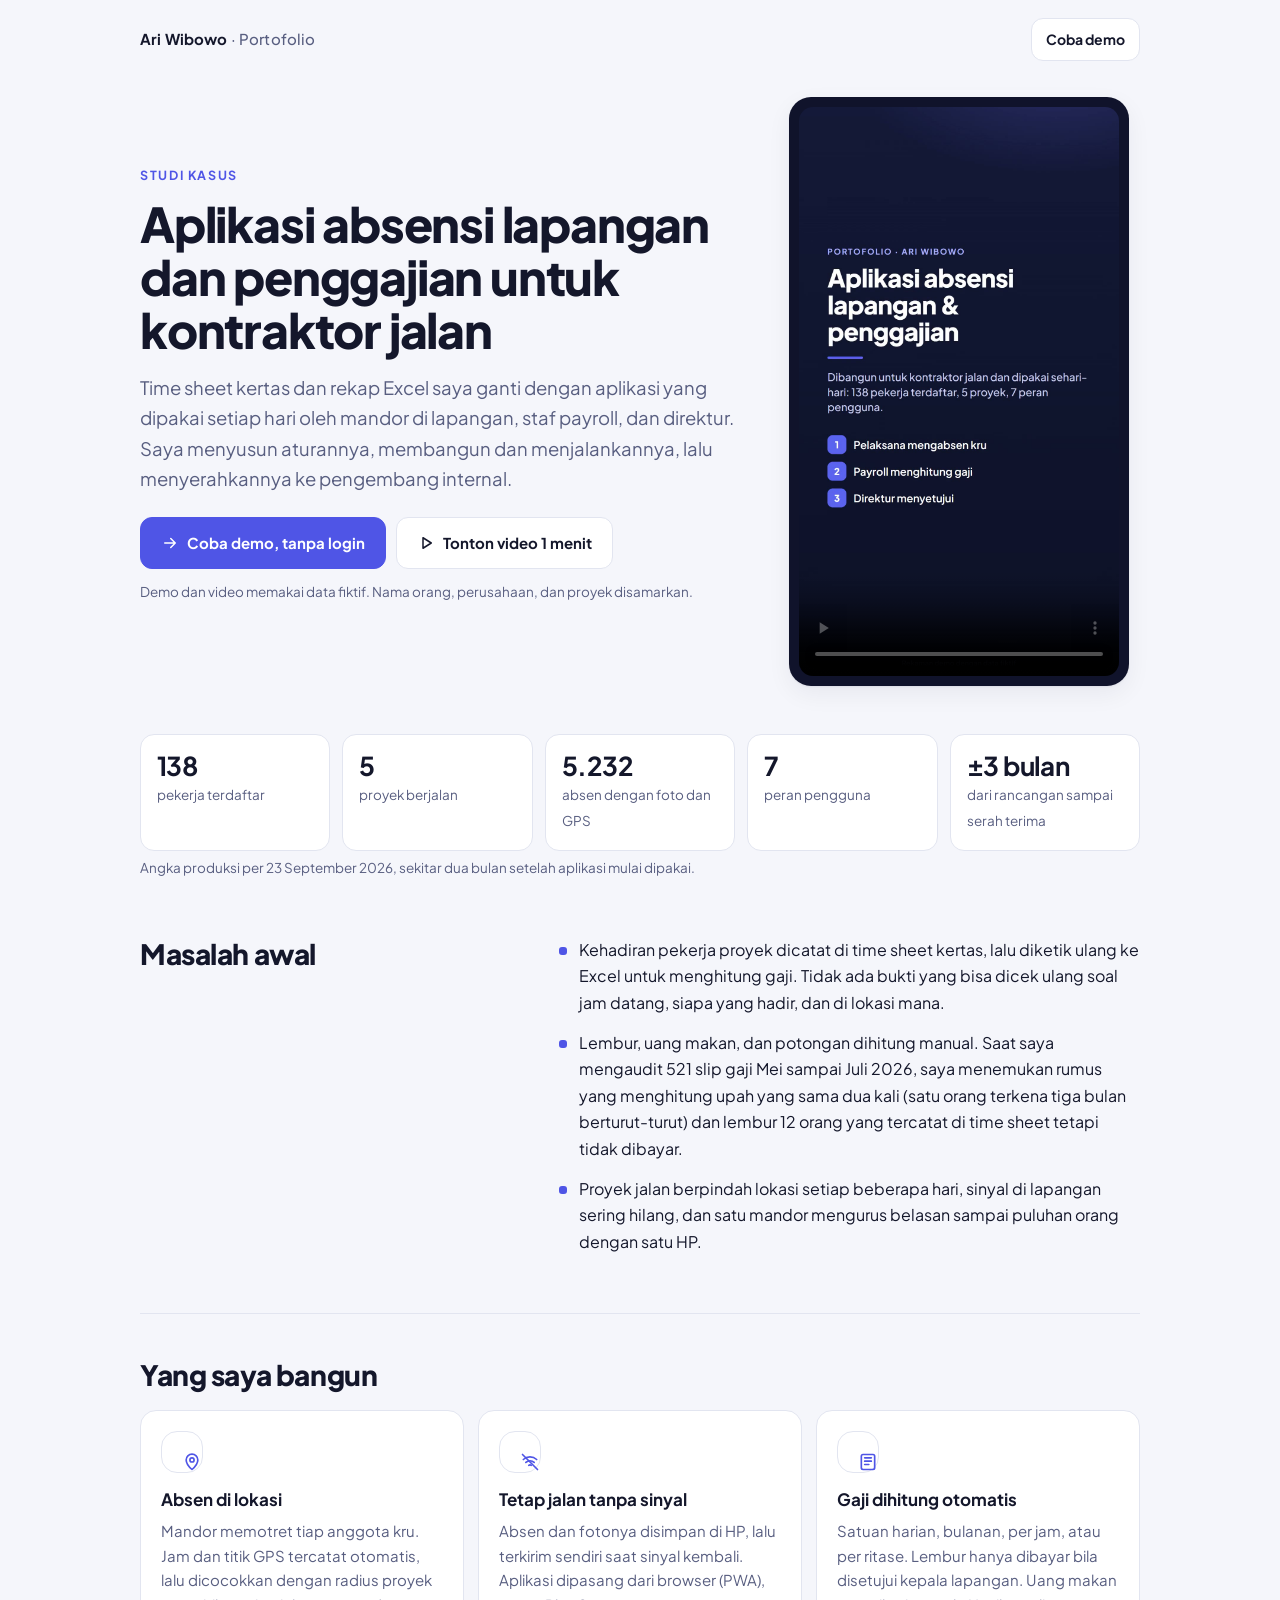
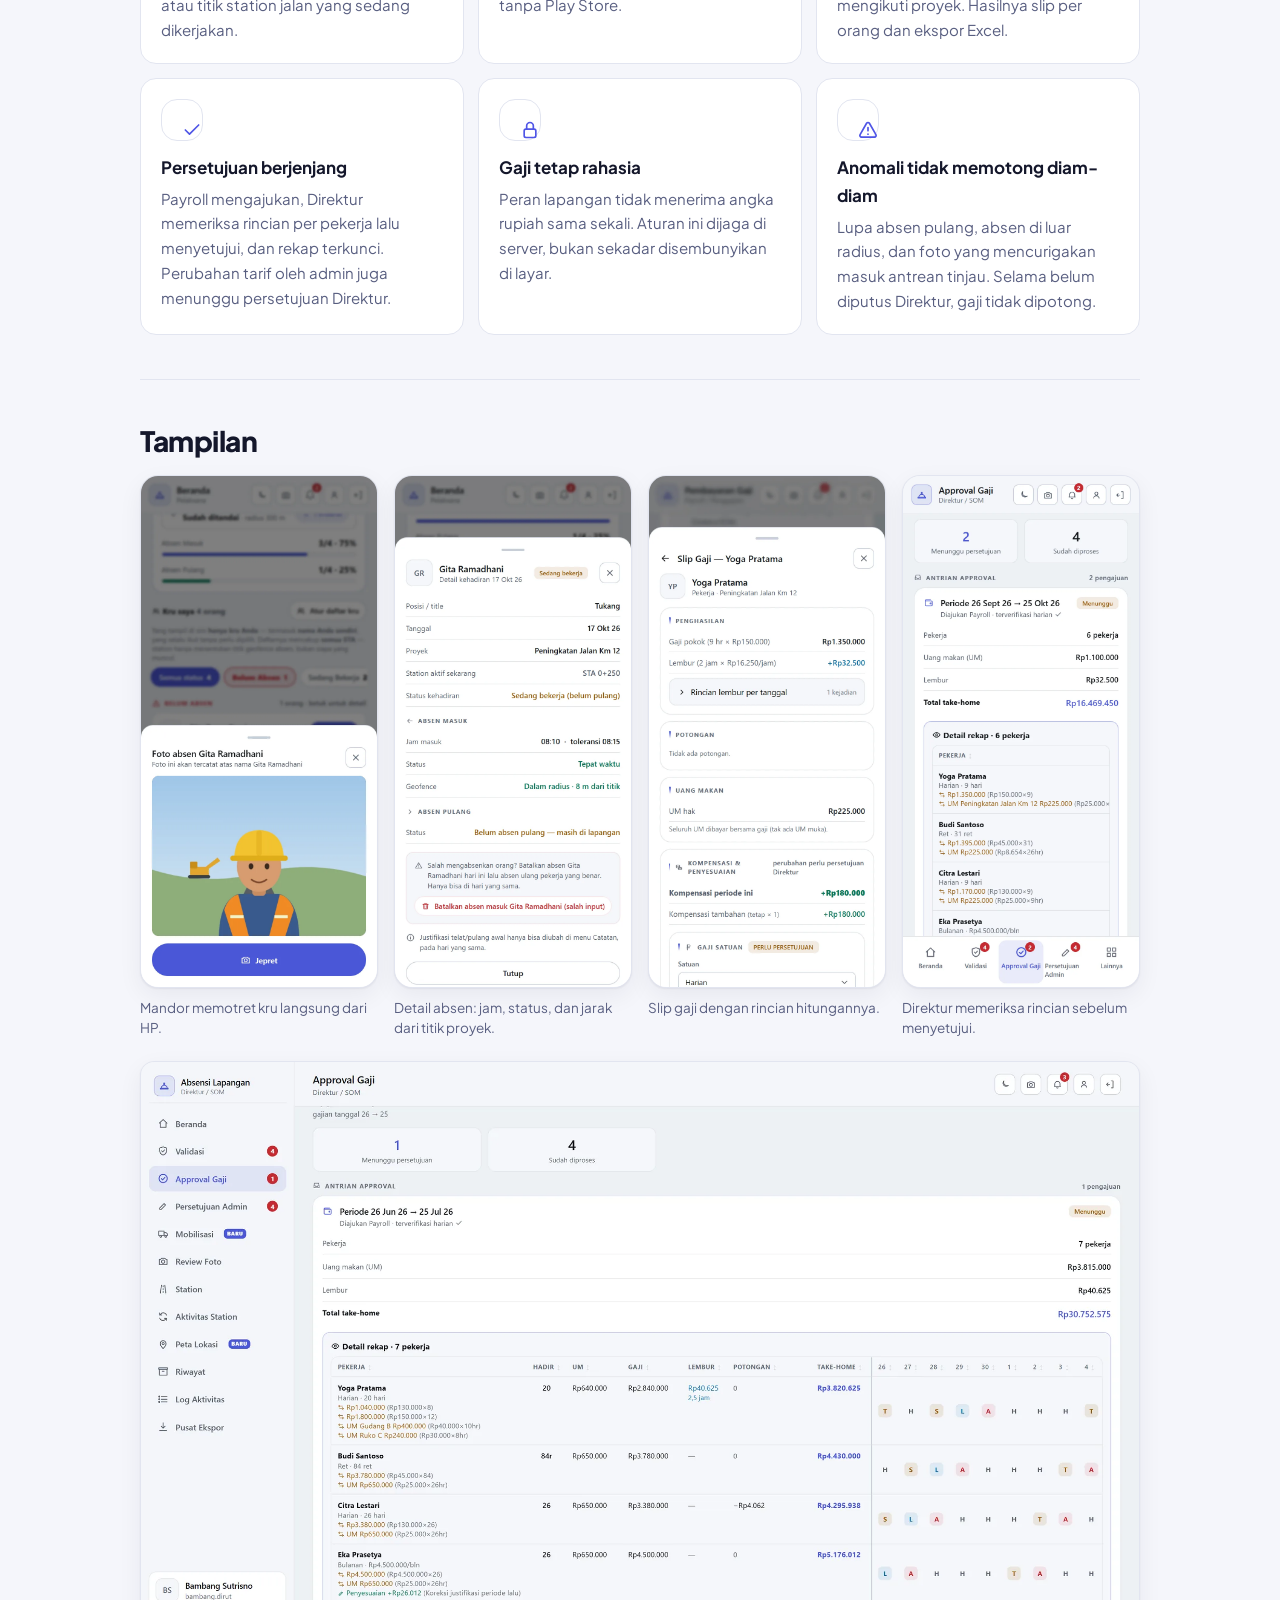
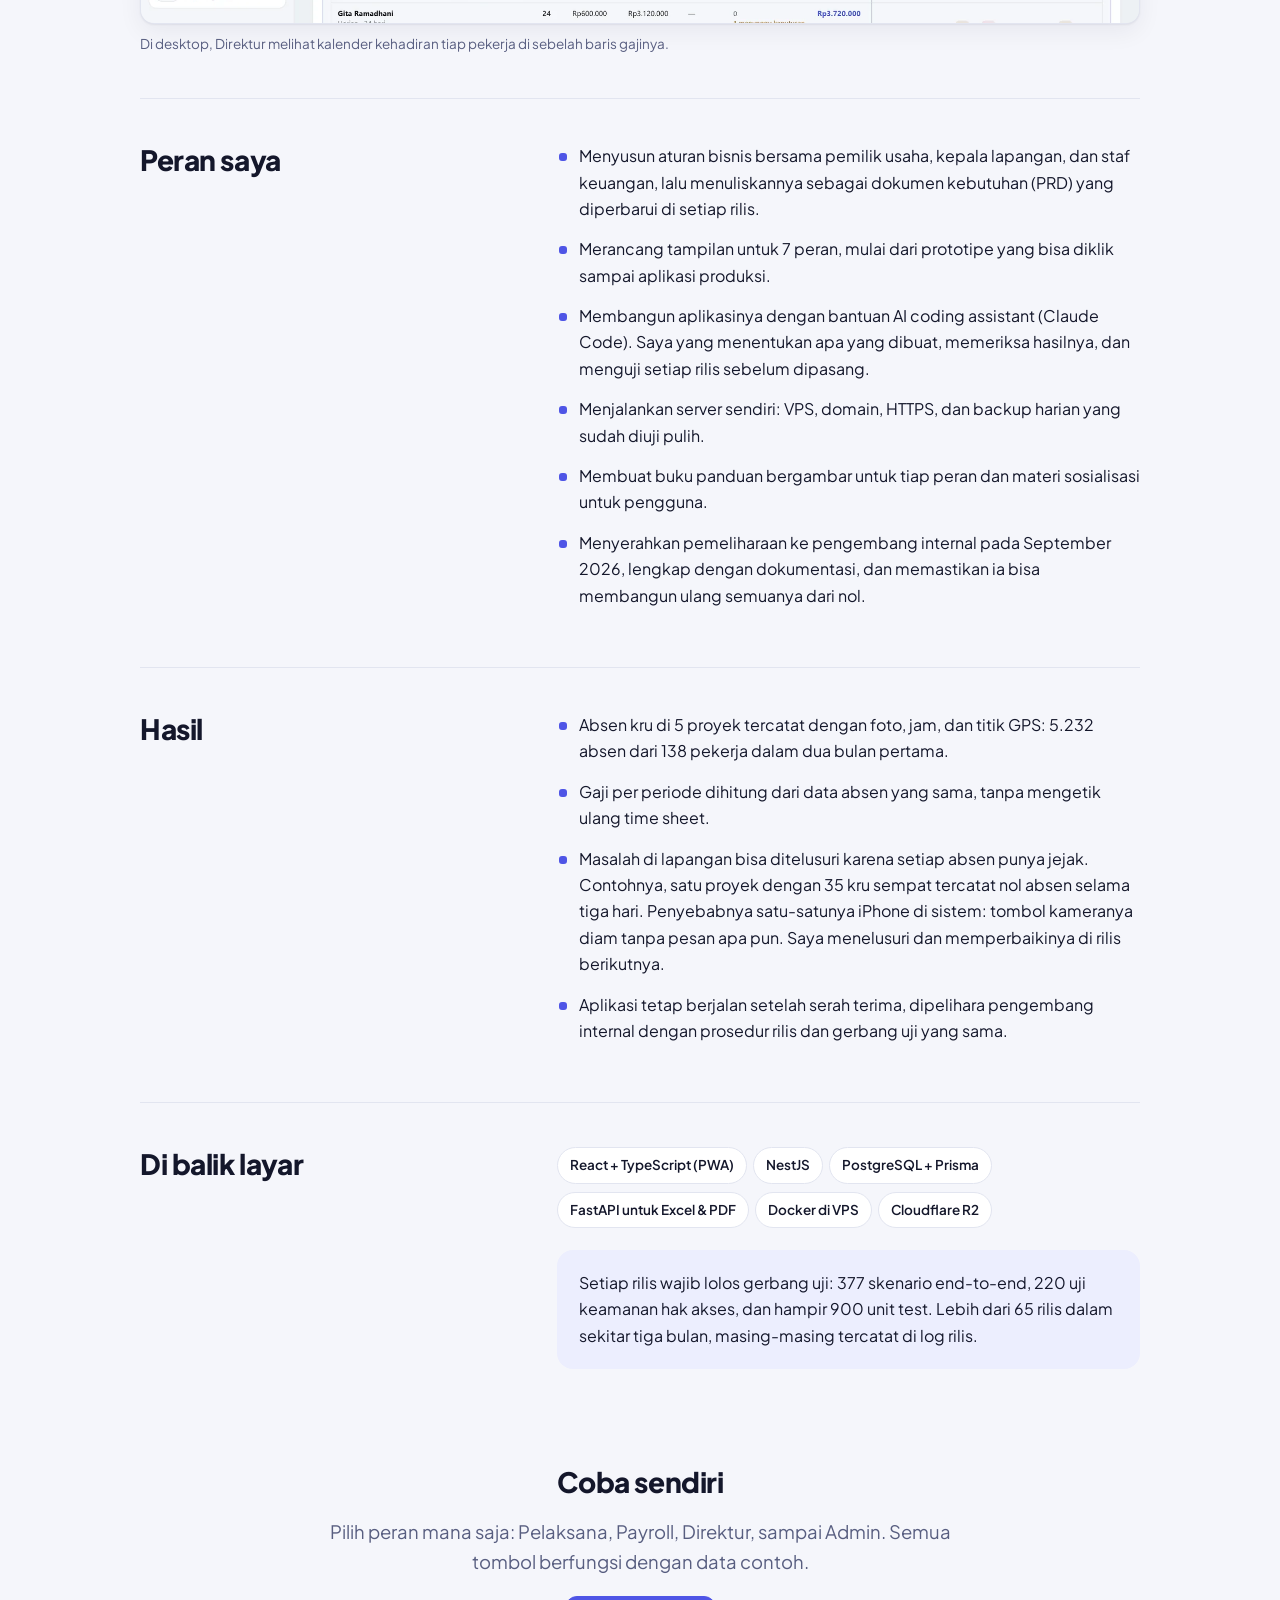
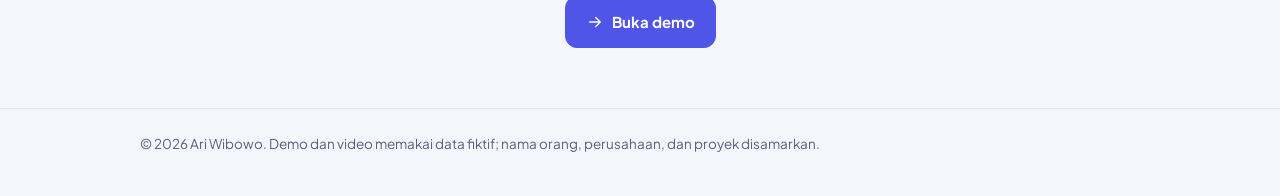
==== index.html @ c7c660ab "Portofolio: studi kasus + demo absensi lapangan (data fiktif) Co-Authored-By: Claude Opus 5.5 <norep" ====
<!doctype html>
<html lang="id">
<head>
<meta charset="utf-8">
<meta name="viewport" content="width=device-width, initial-scale=1">
<title>Absensi Lapangan &amp; Penggajian · Studi kasus Ari Wibowo</title>
<meta name="description" content="Studi kasus: aplikasi absensi lapangan dan penggajian untuk kontraktor jalan. 138 pekerja, 5 proyek, 7 peran pengguna. Ada video 1 menit dan demo tanpa login.">
<meta property="og:type" content="website">
<meta property="og:title" content="Aplikasi absensi lapangan & penggajian · Ari Wibowo">
<meta property="og:description" content="Dari time sheet kertas ke aplikasi yang dipakai harian: 138 pekerja, 5 proyek, 7 peran. Tonton videonya atau coba demonya tanpa login.">
<meta property="og:image" content="https://aribowo07-stack.github.io/img/og.png">
<meta property="og:image:width" content="1200">
<meta property="og:image:height" content="630">
<meta property="og:url" content="https://aribowo07-stack.github.io/">
<meta name="twitter:card" content="summary_large_image">
<meta name="theme-color" content="#4f55e6">
<link rel="icon" href="absensi-demo/favicon.svg" type="image/svg+xml">
<link rel="preconnect" href="https://fonts.googleapis.com">
<link rel="preconnect" href="https://fonts.gstatic.com" crossorigin>
<link href="https://fonts.googleapis.com/css2?family=Plus+Jakarta+Sans:wght@400;500;600;700;800&display=swap" rel="stylesheet">
<style>
:root{
  --bg:#f5f6fb; --card:#ffffff; --text:#14172b; --muted:#585e80; --line:#e2e5f0;
  --brand:#4f55e6; --brand-ink:#ffffff; --brand-weak:#eceefe; --ok:#0f7a4f;
  --shadow:0 1px 2px rgba(20,23,43,.06),0 8px 24px rgba(20,23,43,.06);
}
@media (prefers-color-scheme: dark){
  :root{
    --bg:#0d1024; --card:#151935; --text:#eef0ff; --muted:#a6abcf; --line:#262b52;
    --brand:#8b93ff; --brand-ink:#0d1024; --brand-weak:#1e2350; --ok:#4fd1a0;
    --shadow:0 1px 2px rgba(0,0,0,.3),0 8px 24px rgba(0,0,0,.25);
  }
}
*{box-sizing:border-box}
html{-webkit-text-size-adjust:100%}
body{margin:0;background:var(--bg);color:var(--text);font:16px/1.65 'Plus Jakarta Sans',system-ui,-apple-system,'Segoe UI',sans-serif;-webkit-font-smoothing:antialiased}
a{color:var(--brand)}
.wrap{max-width:1040px;margin:0 auto;padding:0 20px}
header.top{display:flex;align-items:center;justify-content:space-between;padding:18px 0}
.merek{font-weight:700;font-size:15px;letter-spacing:.01em}
.merek span{color:var(--muted);font-weight:500}
.kicker{font-size:12.5px;font-weight:700;letter-spacing:.13em;text-transform:uppercase;color:var(--brand)}
h1{font-size:clamp(30px,6vw,48px);line-height:1.1;letter-spacing:-.025em;margin:12px 0 16px;font-weight:800}
h2{font-size:clamp(22px,4vw,28px);line-height:1.2;letter-spacing:-.015em;margin:0 0 18px;font-weight:800}
h3{font-size:17px;margin:0 0 6px;font-weight:700}
p{margin:0 0 14px}
.lead{font-size:clamp(16.5px,2.3vw,18.5px);color:var(--muted);max-width:640px}
.hero{display:grid;gap:36px;align-items:center;padding:18px 0 40px}
@media (min-width:880px){.hero{grid-template-columns:1.25fr .75fr}}
.tombol{display:flex;flex-wrap:wrap;gap:10px;margin:22px 0 12px}
.btn{display:inline-flex;align-items:center;gap:8px;padding:13px 20px;border-radius:12px;font-weight:700;font-size:15px;text-decoration:none;border:1.5px solid var(--line);color:var(--text);background:var(--card)}
.btn.utama{background:var(--brand);border-color:var(--brand);color:var(--brand-ink)}
.btn svg{width:18px;height:18px}
.catatan{font-size:13.5px;color:var(--muted)}
.video{background:#10132b;border-radius:22px;padding:10px;box-shadow:var(--shadow);max-width:340px;margin:0 auto;width:100%}
.video video{display:block;width:100%;aspect-ratio:9/16;border-radius:14px;background:#10132b}
.angka{display:grid;grid-template-columns:repeat(2,1fr);gap:12px;margin:8px 0 6px}
@media (min-width:720px){.angka{grid-template-columns:repeat(5,1fr)}}
.angka div{background:var(--card);border:1px solid var(--line);border-radius:14px;padding:16px}
.angka b{display:block;font-size:26px;letter-spacing:-.02em;line-height:1.15}
.angka span{font-size:13.5px;color:var(--muted)}
section{padding:44px 0;border-top:1px solid var(--line)}
section:first-of-type{border-top:0}
.dua{display:grid;gap:28px}
@media (min-width:880px){.dua{grid-template-columns:.8fr 1.2fr}}
ul.daftar{margin:0;padding:0;list-style:none}
ul.daftar li{position:relative;padding:0 0 14px 22px}
ul.daftar li::before{content:"";position:absolute;left:2px;top:10px;width:8px;height:8px;border-radius:3px;background:var(--brand)}
.kartu{display:grid;gap:14px}
@media (min-width:640px){.kartu{grid-template-columns:repeat(2,1fr)}}
@media (min-width:960px){.kartu{grid-template-columns:repeat(3,1fr)}}
.kartu div{background:var(--card);border:1px solid var(--line);border-radius:16px;padding:20px}
.kartu p{color:var(--muted);font-size:15px;margin:0}
.ikon{width:36px;height:36px;border-radius:10px;background:var(--brand-weak);color:var(--brand);display:grid;place-items:center;margin-bottom:12px}
.ikon svg{width:20px;height:20px}
.layar{display:grid;grid-template-columns:repeat(2,1fr);gap:16px}
@media (min-width:880px){.layar{grid-template-columns:repeat(4,1fr)}}
figure{margin:0}
figure img{display:block;width:100%;height:auto;border-radius:18px;border:1px solid var(--line);box-shadow:var(--shadow);background:var(--card)}
figcaption{font-size:13.5px;color:var(--muted);margin-top:10px;line-height:1.5}
.lebar{margin-top:22px}
.lebar img{border-radius:14px}
.chip{display:inline-block;padding:6px 12px;border-radius:999px;background:var(--card);border:1px solid var(--line);font-size:13.5px;font-weight:600;margin:0 6px 8px 0}
.kotak{background:var(--brand-weak);border-radius:16px;padding:20px 22px}
.kotak p:last-child{margin:0}
.cta{text-align:center;padding:52px 0 60px}
footer{border-top:1px solid var(--line);padding:24px 0 40px;font-size:13.5px;color:var(--muted)}
</style>
</head>
<body>
<div class="wrap">
  <header class="top">
    <div class="merek">Ari Wibowo <span>· Portofolio</span></div>
    <a class="btn" style="padding:9px 14px;font-size:14px" href="absensi-demo/">Coba demo</a>
  </header>

  <div class="hero">
    <div>
      <div class="kicker">Studi kasus</div>
      <h1>Aplikasi absensi lapangan dan penggajian untuk kontraktor jalan</h1>
      <p class="lead">Time sheet kertas dan rekap Excel saya ganti dengan aplikasi yang dipakai setiap hari oleh mandor di lapangan, staf payroll, dan direktur. Saya menyusun aturannya, membangun dan menjalankannya, lalu menyerahkannya ke pengembang internal.</p>
      <div class="tombol">
        <a class="btn utama" href="absensi-demo/">
          <svg viewBox="0 0 24 24" fill="none" stroke="currentColor" stroke-width="2" stroke-linecap="round" stroke-linejoin="round"><path d="M5 12h14M13 6l6 6-6 6"/></svg>
          Coba demo, tanpa login</a>
        <a class="btn" href="#video">
          <svg viewBox="0 0 24 24" fill="none" stroke="currentColor" stroke-width="2" stroke-linecap="round" stroke-linejoin="round"><path d="M8 5v14l11-7z"/></svg>
          Tonton video 1 menit</a>
      </div>
      <p class="catatan">Demo dan video memakai data fiktif. Nama orang, perusahaan, dan proyek disamarkan.</p>
    </div>
    <div class="video" id="video">
      <video controls playsinline preload="metadata" poster="video/poster.jpg">
        <source src="video/absensi-demo.mp4" type="video/mp4">
      </video>
    </div>
  </div>

  <div class="angka">
    <div><b>138</b><span>pekerja terdaftar</span></div>
    <div><b>5</b><span>proyek berjalan</span></div>
    <div><b>5.232</b><span>absen dengan foto dan GPS</span></div>
    <div><b>7</b><span>peran pengguna</span></div>
    <div><b>±3 bulan</b><span>dari rancangan sampai serah terima</span></div>
  </div>
  <p class="catatan">Angka produksi per 23 September 2026, sekitar dua bulan setelah aplikasi mulai dipakai.</p>

  <section>
    <div class="dua">
      <h2>Masalah awal</h2>
      <ul class="daftar">
        <li>Kehadiran pekerja proyek dicatat di time sheet kertas, lalu diketik ulang ke Excel untuk menghitung gaji. Tidak ada bukti yang bisa dicek ulang soal jam datang, siapa yang hadir, dan di lokasi mana.</li>
        <li>Lembur, uang makan, dan potongan dihitung manual. Saat saya mengaudit 521 slip gaji Mei sampai Juli 2026, saya menemukan rumus yang menghitung upah yang sama dua kali (satu orang terkena tiga bulan berturut-turut) dan lembur 12 orang yang tercatat di time sheet tetapi tidak dibayar.</li>
        <li>Proyek jalan berpindah lokasi setiap beberapa hari, sinyal di lapangan sering hilang, dan satu mandor mengurus belasan sampai puluhan orang dengan satu HP.</li>
      </ul>
    </div>
  </section>

  <section>
    <h2>Yang saya bangun</h2>
    <div class="kartu">
      <div>
        <div class="ikon"><svg viewBox="0 0 24 24" fill="none" stroke="currentColor" stroke-width="2" stroke-linecap="round" stroke-linejoin="round"><path d="M12 21s-7-6.2-7-11.5A7 7 0 0 1 19 9.5C19 14.8 12 21 12 21z"/><circle cx="12" cy="9.5" r="2.5"/></svg></div>
        <h3>Absen di lokasi</h3>
        <p>Mandor memotret tiap anggota kru. Jam dan titik GPS tercatat otomatis, lalu dicocokkan dengan radius proyek atau titik station jalan yang sedang dikerjakan.</p>
      </div>
      <div>
        <div class="ikon"><svg viewBox="0 0 24 24" fill="none" stroke="currentColor" stroke-width="2" stroke-linecap="round" stroke-linejoin="round"><path d="M4 9a12 12 0 0 1 16 0M7 12.5a7.5 7.5 0 0 1 10 0M10.5 16a2.5 2.5 0 0 1 3 0"/><path d="M3 3l18 18"/></svg></div>
        <h3>Tetap jalan tanpa sinyal</h3>
        <p>Absen dan fotonya disimpan di HP, lalu terkirim sendiri saat sinyal kembali. Aplikasi dipasang dari browser (PWA), tanpa Play Store.</p>
      </div>
      <div>
        <div class="ikon"><svg viewBox="0 0 24 24" fill="none" stroke="currentColor" stroke-width="2" stroke-linecap="round" stroke-linejoin="round"><rect x="4" y="3" width="16" height="18" rx="2"/><path d="M8 7h8M8 11h8M8 15h5"/></svg></div>
        <h3>Gaji dihitung otomatis</h3>
        <p>Satuan harian, bulanan, per jam, atau per ritase. Lembur hanya dibayar bila disetujui kepala lapangan. Uang makan mengikuti proyek. Hasilnya slip per orang dan ekspor Excel.</p>
      </div>
      <div>
        <div class="ikon"><svg viewBox="0 0 24 24" fill="none" stroke="currentColor" stroke-width="2" stroke-linecap="round" stroke-linejoin="round"><path d="M20 6L9 17l-5-5"/></svg></div>
        <h3>Persetujuan berjenjang</h3>
        <p>Payroll mengajukan, Direktur memeriksa rincian per pekerja lalu menyetujui, dan rekap terkunci. Perubahan tarif oleh admin juga menunggu persetujuan Direktur.</p>
      </div>
      <div>
        <div class="ikon"><svg viewBox="0 0 24 24" fill="none" stroke="currentColor" stroke-width="2" stroke-linecap="round" stroke-linejoin="round"><rect x="5" y="11" width="14" height="10" rx="2"/><path d="M8 11V7a4 4 0 0 1 8 0v4"/></svg></div>
        <h3>Gaji tetap rahasia</h3>
        <p>Peran lapangan tidak menerima angka rupiah sama sekali. Aturan ini dijaga di server, bukan sekadar disembunyikan di layar.</p>
      </div>
      <div>
        <div class="ikon"><svg viewBox="0 0 24 24" fill="none" stroke="currentColor" stroke-width="2" stroke-linecap="round" stroke-linejoin="round"><path d="M12 9v4M12 17h.01"/><path d="M10.3 3.9L2.5 17.5A2 2 0 0 0 4.2 20.5h15.6a2 2 0 0 0 1.7-3L13.7 3.9a2 2 0 0 0-3.4 0z"/></svg></div>
        <h3>Anomali tidak memotong diam-diam</h3>
        <p>Lupa absen pulang, absen di luar radius, dan foto yang mencurigakan masuk antrean tinjau. Selama belum diputus Direktur, gaji tidak dipotong.</p>
      </div>
    </div>
  </section>

  <section>
    <h2>Tampilan</h2>
    <div class="layar">
      <figure><img src="img/kamera.webp" width="390" height="844" loading="lazy" alt="Layar kamera absen di HP mandor"><figcaption>Mandor memotret kru langsung dari HP.</figcaption></figure>
      <figure><img src="img/detail-absen.webp" width="390" height="844" loading="lazy" alt="Detail absen: jam masuk, status tepat waktu, jarak dari titik proyek"><figcaption>Detail absen: jam, status, dan jarak dari titik proyek.</figcaption></figure>
      <figure><img src="img/slip.webp" width="390" height="844" loading="lazy" alt="Slip gaji dengan rincian gaji pokok, lembur, dan uang makan"><figcaption>Slip gaji dengan rincian hitungannya.</figcaption></figure>
      <figure><img src="img/approval.webp" width="390" height="844" loading="lazy" alt="Direktur memeriksa rincian gaji per pekerja sebelum menyetujui"><figcaption>Direktur memeriksa rincian sebelum menyetujui.</figcaption></figure>
    </div>
    <figure class="lebar"><img src="img/desktop-approval.webp" width="1920" height="1080" loading="lazy" alt="Tampilan desktop persetujuan gaji dengan kalender kehadiran di sebelah baris gaji"><figcaption>Di desktop, Direktur melihat kalender kehadiran tiap pekerja di sebelah baris gajinya.</figcaption></figure>
  </section>

  <section>
    <div class="dua">
      <h2>Peran saya</h2>
      <div>
        <ul class="daftar">
          <li>Menyusun aturan bisnis bersama pemilik usaha, kepala lapangan, dan staf keuangan, lalu menuliskannya sebagai dokumen kebutuhan (PRD) yang diperbarui di setiap rilis.</li>
          <li>Merancang tampilan untuk 7 peran, mulai dari prototipe yang bisa diklik sampai aplikasi produksi.</li>
          <li>Membangun aplikasinya dengan bantuan AI coding assistant (Claude Code). Saya yang menentukan apa yang dibuat, memeriksa hasilnya, dan menguji setiap rilis sebelum dipasang.</li>
          <li>Menjalankan server sendiri: VPS, domain, HTTPS, dan backup harian yang sudah diuji pulih.</li>
          <li>Membuat buku panduan bergambar untuk tiap peran dan materi sosialisasi untuk pengguna.</li>
          <li>Menyerahkan pemeliharaan ke pengembang internal pada September 2026, lengkap dengan dokumentasi, dan memastikan ia bisa membangun ulang semuanya dari nol.</li>
        </ul>
      </div>
    </div>
  </section>

  <section>
    <div class="dua">
      <h2>Hasil</h2>
      <div>
        <ul class="daftar">
          <li>Absen kru di 5 proyek tercatat dengan foto, jam, dan titik GPS: 5.232 absen dari 138 pekerja dalam dua bulan pertama.</li>
          <li>Gaji per periode dihitung dari data absen yang sama, tanpa mengetik ulang time sheet.</li>
          <li>Masalah di lapangan bisa ditelusuri karena setiap absen punya jejak. Contohnya, satu proyek dengan 35 kru sempat tercatat nol absen selama tiga hari. Penyebabnya satu-satunya iPhone di sistem: tombol kameranya diam tanpa pesan apa pun. Saya menelusuri dan memperbaikinya di rilis berikutnya.</li>
          <li>Aplikasi tetap berjalan setelah serah terima, dipelihara pengembang internal dengan prosedur rilis dan gerbang uji yang sama.</li>
        </ul>
      </div>
    </div>
  </section>

  <section>
    <div class="dua">
      <h2>Di balik layar</h2>
      <div>
        <p>
          <span class="chip">React + TypeScript (PWA)</span><span class="chip">NestJS</span><span class="chip">PostgreSQL + Prisma</span><span class="chip">FastAPI untuk Excel &amp; PDF</span><span class="chip">Docker di VPS</span><span class="chip">Cloudflare R2</span>
        </p>
        <div class="kotak">
          <p>Setiap rilis wajib lolos gerbang uji: 377 skenario end-to-end, 220 uji keamanan hak akses, dan hampir 900 unit test. Lebih dari 65 rilis dalam sekitar tiga bulan, masing-masing tercatat di log rilis.</p>
        </div>
      </div>
    </div>
  </section>

  <div class="cta">
    <h2>Coba sendiri</h2>
    <p class="lead" style="margin:0 auto 18px">Pilih peran mana saja: Pelaksana, Payroll, Direktur, sampai Admin. Semua tombol berfungsi dengan data contoh.</p>
    <a class="btn utama" href="absensi-demo/">
      <svg viewBox="0 0 24 24" fill="none" stroke="currentColor" stroke-width="2" stroke-linecap="round" stroke-linejoin="round"><path d="M5 12h14M13 6l6 6-6 6"/></svg>
      Buka demo</a>
  </div>
</div>
<footer>
  <div class="wrap">© 2026 Ari Wibowo. Demo dan video memakai data fiktif; nama orang, perusahaan, dan proyek disamarkan.</div>
</footer>
</body>
</html>
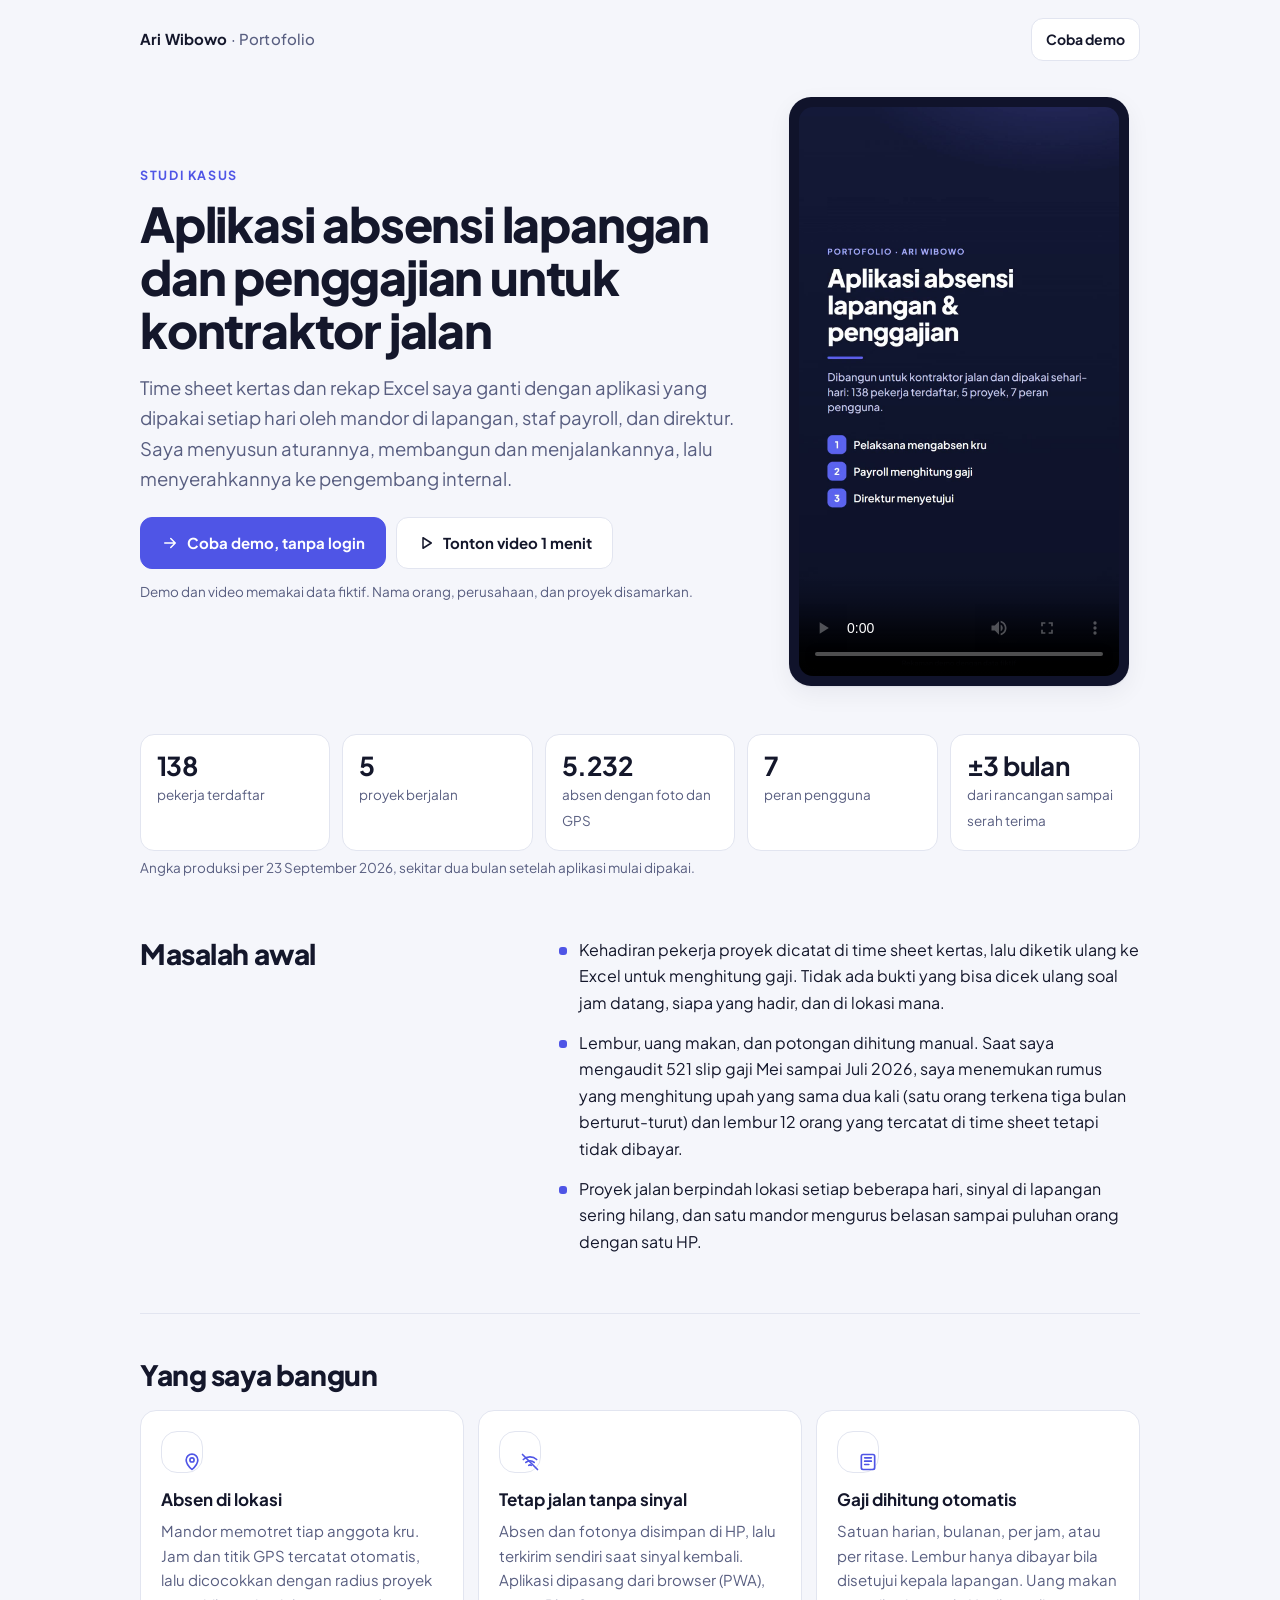
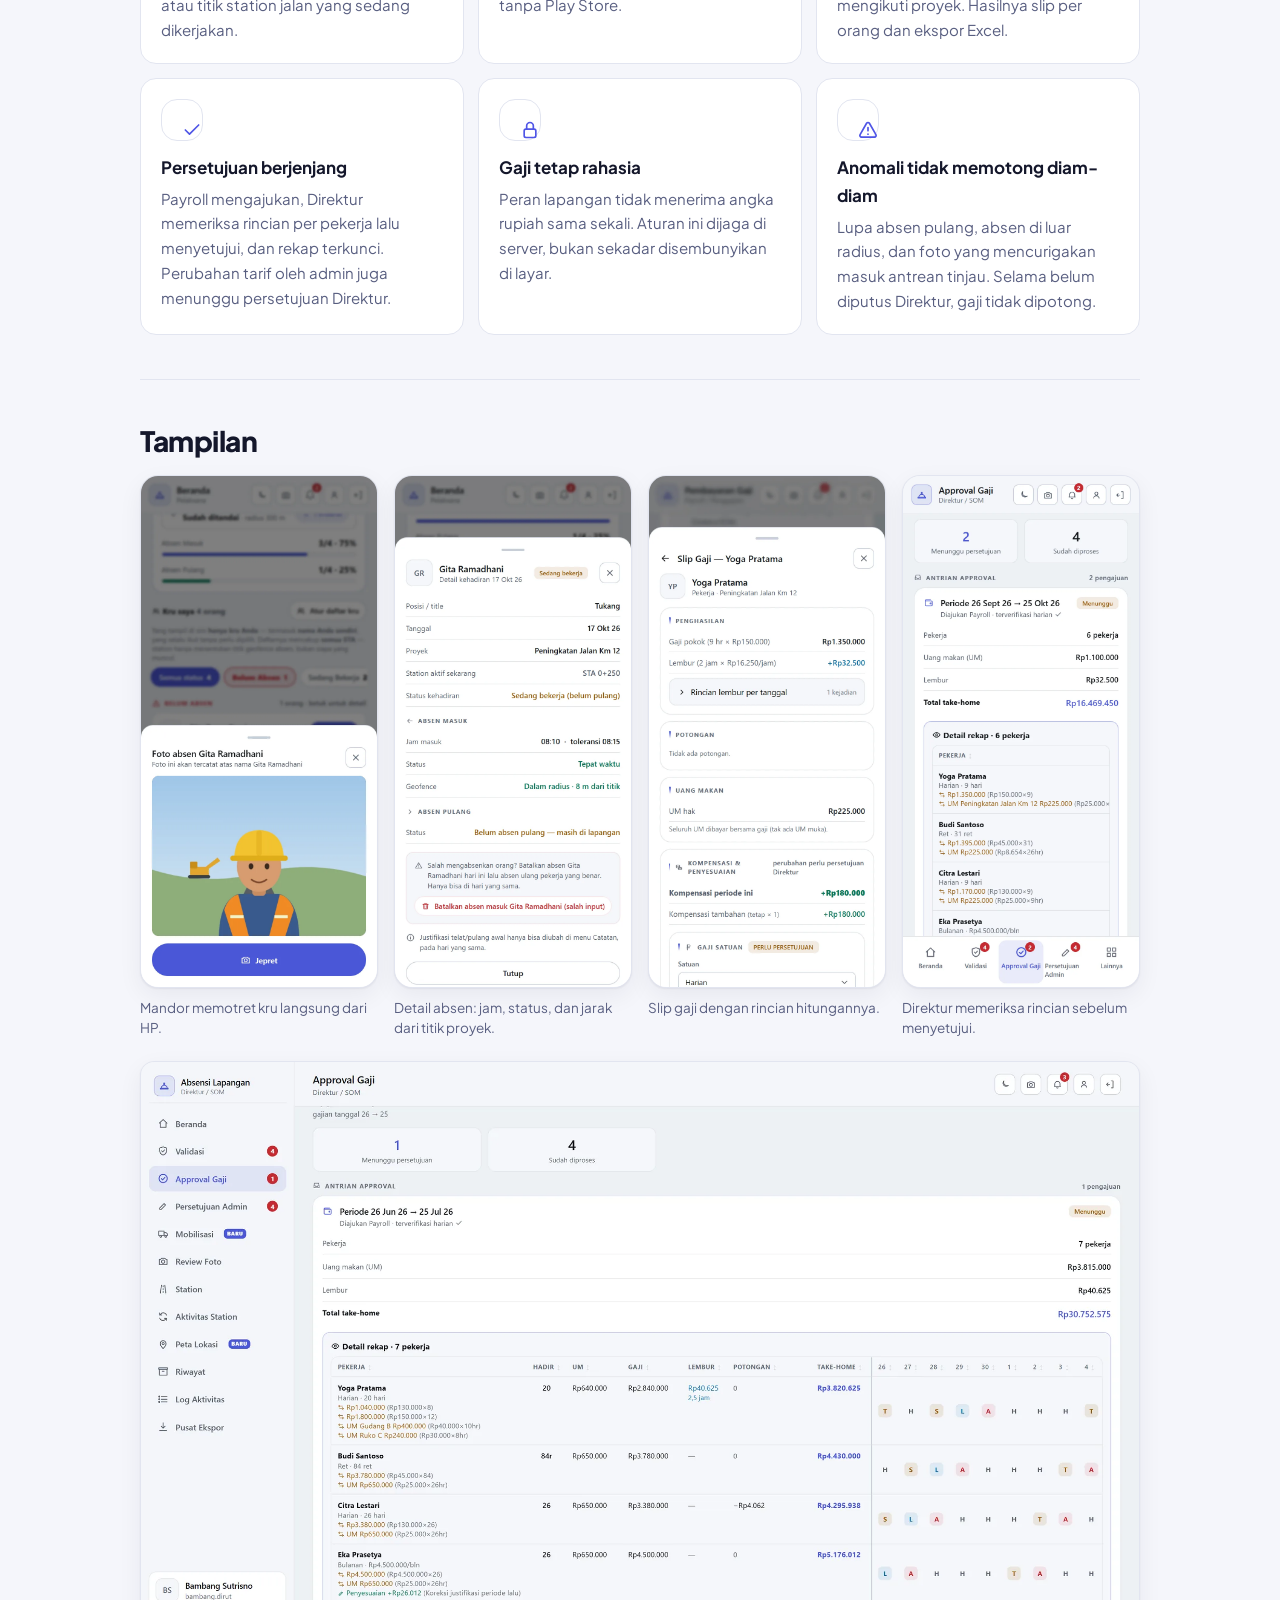
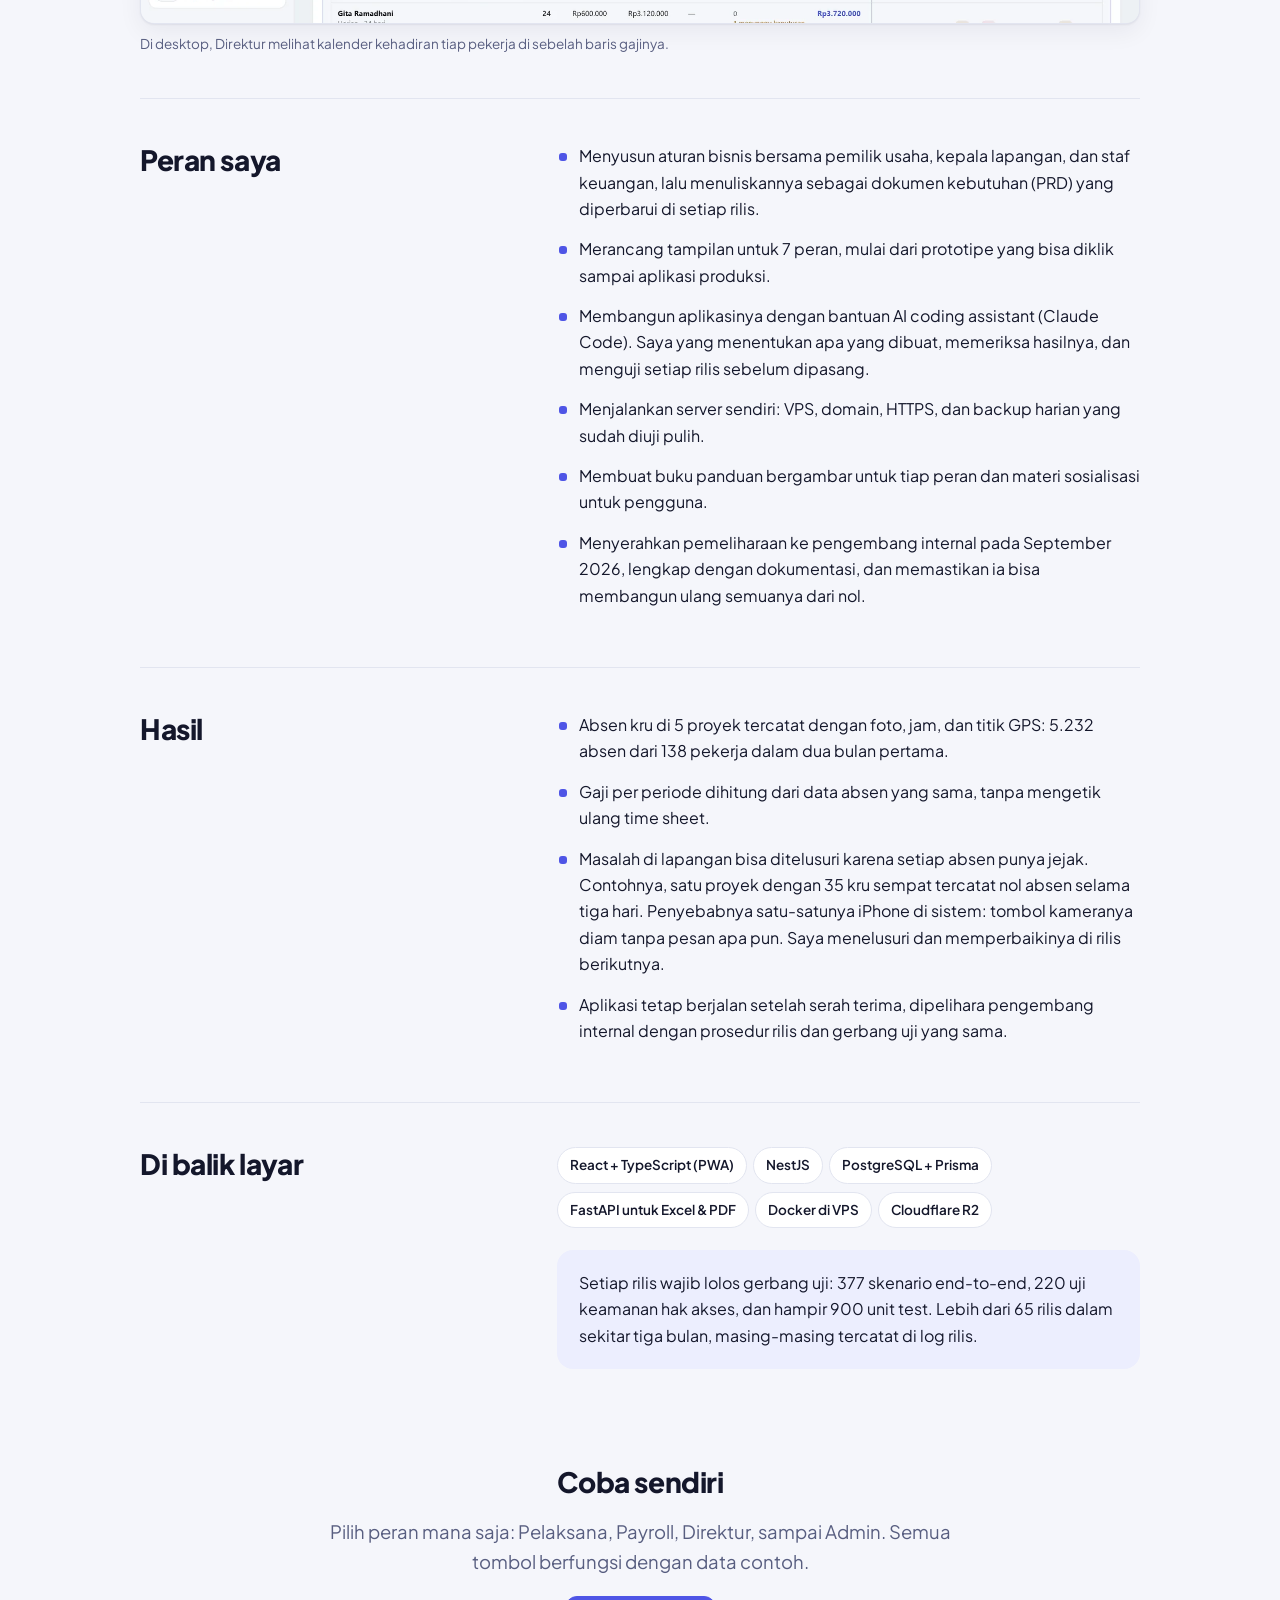
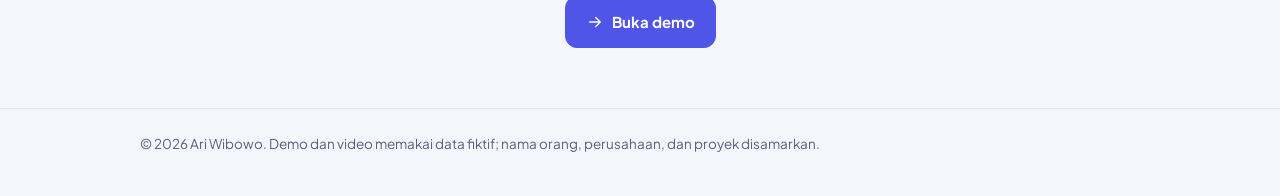
==== commit b56a8a01: "Studi kasus: selalu tema putih (tanpa mode gelap) Co-Authored-By: Claude Opus 5.5 <noreply@anthropic" ====
--- a/index.html
+++ b/index.html
@@ -13,7 +13,8 @@
 <meta property="og:image:height" content="630">
 <meta property="og:url" content="https://aribowo07-stack.github.io/">
 <meta name="twitter:card" content="summary_large_image">
-<meta name="theme-color" content="#4f55e6">
+<meta name="theme-color" content="#ffffff">
+<meta name="color-scheme" content="light">
 <link rel="icon" href="absensi-demo/favicon.svg" type="image/svg+xml">
 <link rel="preconnect" href="https://fonts.googleapis.com">
 <link rel="preconnect" href="https://fonts.gstatic.com" crossorigin>
@@ -23,13 +24,8 @@
   --bg:#f5f6fb; --card:#ffffff; --text:#14172b; --muted:#585e80; --line:#e2e5f0;
   --brand:#4f55e6; --brand-ink:#ffffff; --brand-weak:#eceefe; --ok:#0f7a4f;
   --shadow:0 1px 2px rgba(20,23,43,.06),0 8px 24px rgba(20,23,43,.06);
-}
-@media (prefers-color-scheme: dark){
-  :root{
-    --bg:#0d1024; --card:#151935; --text:#eef0ff; --muted:#a6abcf; --line:#262b52;
-    --brand:#8b93ff; --brand-ink:#0d1024; --brand-weak:#1e2350; --ok:#4fd1a0;
-    --shadow:0 1px 2px rgba(0,0,0,.3),0 8px 24px rgba(0,0,0,.25);
-  }
+  /* Sengaja selalu putih (permintaan Ari): HP bermode gelap pun melihat versi terang. */
+  color-scheme: light;
 }
 *{box-sizing:border-box}
 html{-webkit-text-size-adjust:100%}
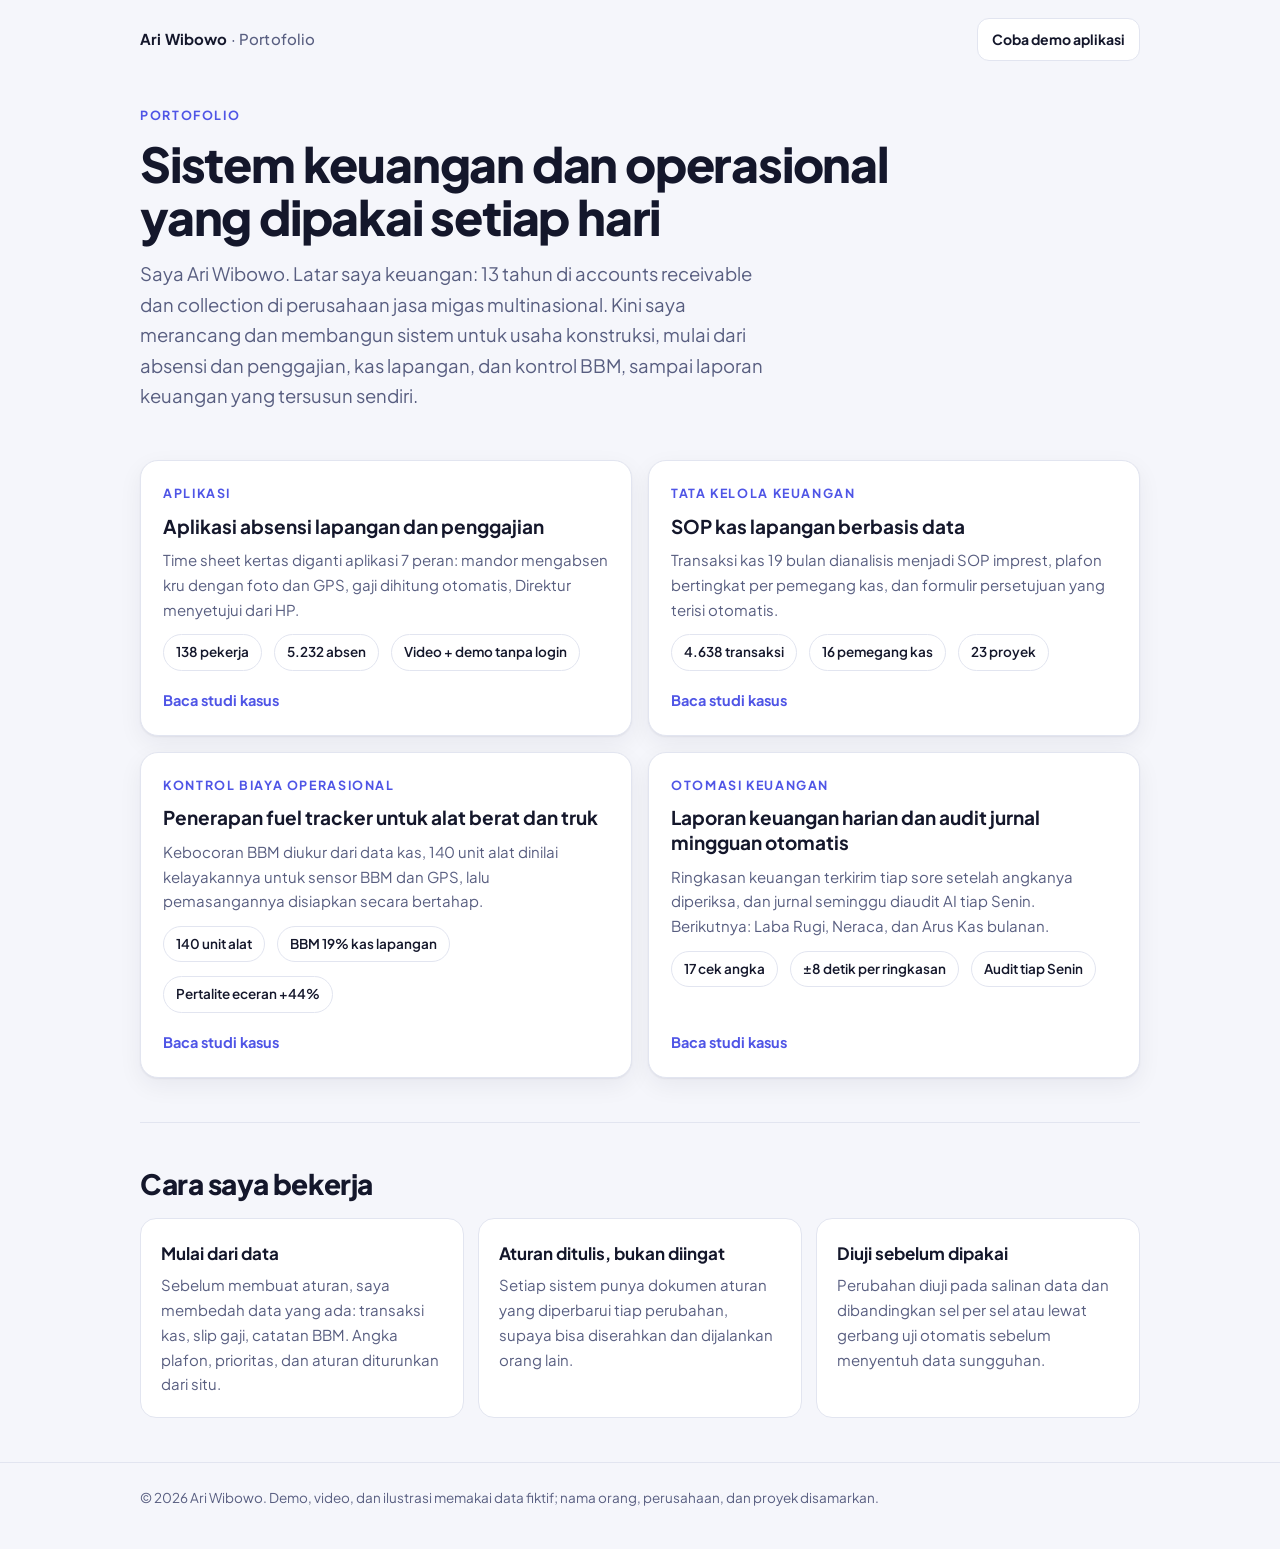
==== commit b9f0d5af: "Portofolio: beranda + 3 studi kasus baru (kas lapangan, fuel tracker, otomasi keuangan); webapp pind" ====
--- a/index.html
+++ b/index.html
@@ -3,236 +3,88 @@
 <head>
 <meta charset="utf-8">
 <meta name="viewport" content="width=device-width, initial-scale=1">
-<title>Absensi Lapangan &amp; Penggajian · Studi kasus Ari Wibowo</title>
-<meta name="description" content="Studi kasus: aplikasi absensi lapangan dan penggajian untuk kontraktor jalan. 138 pekerja, 5 proyek, 7 peran pengguna. Ada video 1 menit dan demo tanpa login.">
+<title>Ari Wibowo · Portofolio</title>
+<meta name="description" content="Portofolio Ari Wibowo: sistem keuangan dan operasional untuk usaha konstruksi. Aplikasi absensi & penggajian, SOP kas lapangan, fuel tracker, dan otomasi laporan keuangan.">
 <meta property="og:type" content="website">
-<meta property="og:title" content="Aplikasi absensi lapangan & penggajian · Ari Wibowo">
-<meta property="og:description" content="Dari time sheet kertas ke aplikasi yang dipakai harian: 138 pekerja, 5 proyek, 7 peran. Tonton videonya atau coba demonya tanpa login.">
-<meta property="og:image" content="https://aribowo07-stack.github.io/img/og.png">
+<meta property="og:title" content="Portofolio Ari Wibowo · 4 studi kasus">
+<meta property="og:description" content="Absensi & penggajian, SOP kas lapangan, fuel tracker, dan otomasi laporan keuangan untuk usaha konstruksi. Ada video dan demo tanpa login.">
+<meta property="og:image" content="https://aribowo07-stack.github.io/img/og-beranda.png">
 <meta property="og:image:width" content="1200">
 <meta property="og:image:height" content="630">
 <meta property="og:url" content="https://aribowo07-stack.github.io/">
 <meta name="twitter:card" content="summary_large_image">
 <meta name="theme-color" content="#ffffff">
 <meta name="color-scheme" content="light">
-<link rel="icon" href="absensi-demo/favicon.svg" type="image/svg+xml">
+<link rel="icon" href="/absensi-demo/favicon.svg" type="image/svg+xml">
 <link rel="preconnect" href="https://fonts.googleapis.com">
 <link rel="preconnect" href="https://fonts.gstatic.com" crossorigin>
 <link href="https://fonts.googleapis.com/css2?family=Plus+Jakarta+Sans:wght@400;500;600;700;800&display=swap" rel="stylesheet">
-<style>
-:root{
-  --bg:#f5f6fb; --card:#ffffff; --text:#14172b; --muted:#585e80; --line:#e2e5f0;
-  --brand:#4f55e6; --brand-ink:#ffffff; --brand-weak:#eceefe; --ok:#0f7a4f;
-  --shadow:0 1px 2px rgba(20,23,43,.06),0 8px 24px rgba(20,23,43,.06);
-  /* Sengaja selalu putih (permintaan Ari): HP bermode gelap pun melihat versi terang. */
-  color-scheme: light;
-}
-*{box-sizing:border-box}
-html{-webkit-text-size-adjust:100%}
-body{margin:0;background:var(--bg);color:var(--text);font:16px/1.65 'Plus Jakarta Sans',system-ui,-apple-system,'Segoe UI',sans-serif;-webkit-font-smoothing:antialiased}
-a{color:var(--brand)}
-.wrap{max-width:1040px;margin:0 auto;padding:0 20px}
-header.top{display:flex;align-items:center;justify-content:space-between;padding:18px 0}
-.merek{font-weight:700;font-size:15px;letter-spacing:.01em}
-.merek span{color:var(--muted);font-weight:500}
-.kicker{font-size:12.5px;font-weight:700;letter-spacing:.13em;text-transform:uppercase;color:var(--brand)}
-h1{font-size:clamp(30px,6vw,48px);line-height:1.1;letter-spacing:-.025em;margin:12px 0 16px;font-weight:800}
-h2{font-size:clamp(22px,4vw,28px);line-height:1.2;letter-spacing:-.015em;margin:0 0 18px;font-weight:800}
-h3{font-size:17px;margin:0 0 6px;font-weight:700}
-p{margin:0 0 14px}
-.lead{font-size:clamp(16.5px,2.3vw,18.5px);color:var(--muted);max-width:640px}
-.hero{display:grid;gap:36px;align-items:center;padding:18px 0 40px}
-@media (min-width:880px){.hero{grid-template-columns:1.25fr .75fr}}
-.tombol{display:flex;flex-wrap:wrap;gap:10px;margin:22px 0 12px}
-.btn{display:inline-flex;align-items:center;gap:8px;padding:13px 20px;border-radius:12px;font-weight:700;font-size:15px;text-decoration:none;border:1.5px solid var(--line);color:var(--text);background:var(--card)}
-.btn.utama{background:var(--brand);border-color:var(--brand);color:var(--brand-ink)}
-.btn svg{width:18px;height:18px}
-.catatan{font-size:13.5px;color:var(--muted)}
-.video{background:#10132b;border-radius:22px;padding:10px;box-shadow:var(--shadow);max-width:340px;margin:0 auto;width:100%}
-.video video{display:block;width:100%;aspect-ratio:9/16;border-radius:14px;background:#10132b}
-.angka{display:grid;grid-template-columns:repeat(2,1fr);gap:12px;margin:8px 0 6px}
-@media (min-width:720px){.angka{grid-template-columns:repeat(5,1fr)}}
-.angka div{background:var(--card);border:1px solid var(--line);border-radius:14px;padding:16px}
-.angka b{display:block;font-size:26px;letter-spacing:-.02em;line-height:1.15}
-.angka span{font-size:13.5px;color:var(--muted)}
-section{padding:44px 0;border-top:1px solid var(--line)}
-section:first-of-type{border-top:0}
-.dua{display:grid;gap:28px}
-@media (min-width:880px){.dua{grid-template-columns:.8fr 1.2fr}}
-ul.daftar{margin:0;padding:0;list-style:none}
-ul.daftar li{position:relative;padding:0 0 14px 22px}
-ul.daftar li::before{content:"";position:absolute;left:2px;top:10px;width:8px;height:8px;border-radius:3px;background:var(--brand)}
-.kartu{display:grid;gap:14px}
-@media (min-width:640px){.kartu{grid-template-columns:repeat(2,1fr)}}
-@media (min-width:960px){.kartu{grid-template-columns:repeat(3,1fr)}}
-.kartu div{background:var(--card);border:1px solid var(--line);border-radius:16px;padding:20px}
-.kartu p{color:var(--muted);font-size:15px;margin:0}
-.ikon{width:36px;height:36px;border-radius:10px;background:var(--brand-weak);color:var(--brand);display:grid;place-items:center;margin-bottom:12px}
-.ikon svg{width:20px;height:20px}
-.layar{display:grid;grid-template-columns:repeat(2,1fr);gap:16px}
-@media (min-width:880px){.layar{grid-template-columns:repeat(4,1fr)}}
-figure{margin:0}
-figure img{display:block;width:100%;height:auto;border-radius:18px;border:1px solid var(--line);box-shadow:var(--shadow);background:var(--card)}
-figcaption{font-size:13.5px;color:var(--muted);margin-top:10px;line-height:1.5}
-.lebar{margin-top:22px}
-.lebar img{border-radius:14px}
-.chip{display:inline-block;padding:6px 12px;border-radius:999px;background:var(--card);border:1px solid var(--line);font-size:13.5px;font-weight:600;margin:0 6px 8px 0}
-.kotak{background:var(--brand-weak);border-radius:16px;padding:20px 22px}
-.kotak p:last-child{margin:0}
-.cta{text-align:center;padding:52px 0 60px}
-footer{border-top:1px solid var(--line);padding:24px 0 40px;font-size:13.5px;color:var(--muted)}
-</style>
+<link rel="stylesheet" href="/gaya.css">
 </head>
 <body>
 <div class="wrap">
   <header class="top">
-    <div class="merek">Ari Wibowo <span>· Portofolio</span></div>
-    <a class="btn" style="padding:9px 14px;font-size:14px" href="absensi-demo/">Coba demo</a>
+    <a class="merek" href="/">Ari Wibowo <span>· Portofolio</span></a>
+    <a class="btn kecil" href="/absensi-demo/">Coba demo aplikasi</a>
   </header>
 
-  <div class="hero">
-    <div>
-      <div class="kicker">Studi kasus</div>
-      <h1>Aplikasi absensi lapangan dan penggajian untuk kontraktor jalan</h1>
-      <p class="lead">Time sheet kertas dan rekap Excel saya ganti dengan aplikasi yang dipakai setiap hari oleh mandor di lapangan, staf payroll, dan direktur. Saya menyusun aturannya, membangun dan menjalankannya, lalu menyerahkannya ke pengembang internal.</p>
-      <div class="tombol">
-        <a class="btn utama" href="absensi-demo/">
-          <svg viewBox="0 0 24 24" fill="none" stroke="currentColor" stroke-width="2" stroke-linecap="round" stroke-linejoin="round"><path d="M5 12h14M13 6l6 6-6 6"/></svg>
-          Coba demo, tanpa login</a>
-        <a class="btn" href="#video">
-          <svg viewBox="0 0 24 24" fill="none" stroke="currentColor" stroke-width="2" stroke-linecap="round" stroke-linejoin="round"><path d="M8 5v14l11-7z"/></svg>
-          Tonton video 1 menit</a>
-      </div>
-      <p class="catatan">Demo dan video memakai data fiktif. Nama orang, perusahaan, dan proyek disamarkan.</p>
-    </div>
-    <div class="video" id="video">
-      <video controls playsinline preload="metadata" poster="video/poster.jpg">
-        <source src="video/absensi-demo.mp4" type="video/mp4">
-      </video>
-    </div>
+  <div style="padding:26px 0 34px">
+    <div class="kicker">Portofolio</div>
+    <h1 style="max-width:820px">Sistem keuangan dan operasional yang dipakai setiap hari</h1>
+    <p class="lead">Saya Ari Wibowo. Latar saya keuangan: 13 tahun di accounts receivable dan collection di perusahaan jasa migas multinasional. Kini saya merancang dan membangun sistem untuk usaha konstruksi, mulai dari absensi dan penggajian, kas lapangan, dan kontrol BBM, sampai laporan keuangan yang tersusun sendiri.</p>
   </div>
 
-  <div class="angka">
-    <div><b>138</b><span>pekerja terdaftar</span></div>
-    <div><b>5</b><span>proyek berjalan</span></div>
-    <div><b>5.232</b><span>absen dengan foto dan GPS</span></div>
-    <div><b>7</b><span>peran pengguna</span></div>
-    <div><b>±3 bulan</b><span>dari rancangan sampai serah terima</span></div>
+  <div class="proyek">
+    <a href="/absensi/">
+      <div class="kicker">Aplikasi</div>
+      <h3>Aplikasi absensi lapangan dan penggajian</h3>
+      <p>Time sheet kertas diganti aplikasi 7 peran: mandor mengabsen kru dengan foto dan GPS, gaji dihitung otomatis, Direktur menyetujui dari HP.</p>
+      <div class="poin"><span class="chip">138 pekerja</span><span class="chip">5.232 absen</span><span class="chip">Video + demo tanpa login</span></div>
+      <span class="lanjut">Baca studi kasus</span>
+    </a>
+    <a href="/kas-lapangan/">
+      <div class="kicker">Tata kelola keuangan</div>
+      <h3>SOP kas lapangan berbasis data</h3>
+      <p>Transaksi kas 19 bulan dianalisis menjadi SOP imprest, plafon bertingkat per pemegang kas, dan formulir persetujuan yang terisi otomatis.</p>
+      <div class="poin"><span class="chip">4.638 transaksi</span><span class="chip">16 pemegang kas</span><span class="chip">23 proyek</span></div>
+      <span class="lanjut">Baca studi kasus</span>
+    </a>
+    <a href="/fuel-tracker/">
+      <div class="kicker">Kontrol biaya operasional</div>
+      <h3>Penerapan fuel tracker untuk alat berat dan truk</h3>
+      <p>Kebocoran BBM diukur dari data kas, 140 unit alat dinilai kelayakannya untuk sensor BBM dan GPS, lalu pemasangannya disiapkan secara bertahap.</p>
+      <div class="poin"><span class="chip">140 unit alat</span><span class="chip">BBM 19% kas lapangan</span><span class="chip">Pertalite eceran +44%</span></div>
+      <span class="lanjut">Baca studi kasus</span>
+    </a>
+    <a href="/otomasi-keuangan/">
+      <div class="kicker">Otomasi keuangan</div>
+      <h3>Laporan keuangan harian dan audit jurnal mingguan otomatis</h3>
+      <p>Ringkasan keuangan terkirim tiap sore setelah angkanya diperiksa, dan jurnal seminggu diaudit AI tiap Senin. Berikutnya: Laba Rugi, Neraca, dan Arus Kas bulanan.</p>
+      <div class="poin"><span class="chip">17 cek angka</span><span class="chip">±8 detik per ringkasan</span><span class="chip">Audit tiap Senin</span></div>
+      <span class="lanjut">Baca studi kasus</span>
+    </a>
   </div>
-  <p class="catatan">Angka produksi per 23 September 2026, sekitar dua bulan setelah aplikasi mulai dipakai.</p>
 
-  <section>
-    <div class="dua">
-      <h2>Masalah awal</h2>
-      <ul class="daftar">
-        <li>Kehadiran pekerja proyek dicatat di time sheet kertas, lalu diketik ulang ke Excel untuk menghitung gaji. Tidak ada bukti yang bisa dicek ulang soal jam datang, siapa yang hadir, dan di lokasi mana.</li>
-        <li>Lembur, uang makan, dan potongan dihitung manual. Saat saya mengaudit 521 slip gaji Mei sampai Juli 2026, saya menemukan rumus yang menghitung upah yang sama dua kali (satu orang terkena tiga bulan berturut-turut) dan lembur 12 orang yang tercatat di time sheet tetapi tidak dibayar.</li>
-        <li>Proyek jalan berpindah lokasi setiap beberapa hari, sinyal di lapangan sering hilang, dan satu mandor mengurus belasan sampai puluhan orang dengan satu HP.</li>
-      </ul>
-    </div>
-  </section>
-
-  <section>
-    <h2>Yang saya bangun</h2>
+  <section style="margin-top:44px">
+    <h2>Cara saya bekerja</h2>
     <div class="kartu">
       <div>
-        <div class="ikon"><svg viewBox="0 0 24 24" fill="none" stroke="currentColor" stroke-width="2" stroke-linecap="round" stroke-linejoin="round"><path d="M12 21s-7-6.2-7-11.5A7 7 0 0 1 19 9.5C19 14.8 12 21 12 21z"/><circle cx="12" cy="9.5" r="2.5"/></svg></div>
-        <h3>Absen di lokasi</h3>
-        <p>Mandor memotret tiap anggota kru. Jam dan titik GPS tercatat otomatis, lalu dicocokkan dengan radius proyek atau titik station jalan yang sedang dikerjakan.</p>
+        <h3>Mulai dari data</h3>
+        <p>Sebelum membuat aturan, saya membedah data yang ada: transaksi kas, slip gaji, catatan BBM. Angka plafon, prioritas, dan aturan diturunkan dari situ.</p>
       </div>
       <div>
-        <div class="ikon"><svg viewBox="0 0 24 24" fill="none" stroke="currentColor" stroke-width="2" stroke-linecap="round" stroke-linejoin="round"><path d="M4 9a12 12 0 0 1 16 0M7 12.5a7.5 7.5 0 0 1 10 0M10.5 16a2.5 2.5 0 0 1 3 0"/><path d="M3 3l18 18"/></svg></div>
-        <h3>Tetap jalan tanpa sinyal</h3>
-        <p>Absen dan fotonya disimpan di HP, lalu terkirim sendiri saat sinyal kembali. Aplikasi dipasang dari browser (PWA), tanpa Play Store.</p>
+        <h3>Aturan ditulis, bukan diingat</h3>
+        <p>Setiap sistem punya dokumen aturan yang diperbarui tiap perubahan, supaya bisa diserahkan dan dijalankan orang lain.</p>
       </div>
       <div>
-        <div class="ikon"><svg viewBox="0 0 24 24" fill="none" stroke="currentColor" stroke-width="2" stroke-linecap="round" stroke-linejoin="round"><rect x="4" y="3" width="16" height="18" rx="2"/><path d="M8 7h8M8 11h8M8 15h5"/></svg></div>
-        <h3>Gaji dihitung otomatis</h3>
-        <p>Satuan harian, bulanan, per jam, atau per ritase. Lembur hanya dibayar bila disetujui kepala lapangan. Uang makan mengikuti proyek. Hasilnya slip per orang dan ekspor Excel.</p>
-      </div>
-      <div>
-        <div class="ikon"><svg viewBox="0 0 24 24" fill="none" stroke="currentColor" stroke-width="2" stroke-linecap="round" stroke-linejoin="round"><path d="M20 6L9 17l-5-5"/></svg></div>
-        <h3>Persetujuan berjenjang</h3>
-        <p>Payroll mengajukan, Direktur memeriksa rincian per pekerja lalu menyetujui, dan rekap terkunci. Perubahan tarif oleh admin juga menunggu persetujuan Direktur.</p>
-      </div>
-      <div>
-        <div class="ikon"><svg viewBox="0 0 24 24" fill="none" stroke="currentColor" stroke-width="2" stroke-linecap="round" stroke-linejoin="round"><rect x="5" y="11" width="14" height="10" rx="2"/><path d="M8 11V7a4 4 0 0 1 8 0v4"/></svg></div>
-        <h3>Gaji tetap rahasia</h3>
-        <p>Peran lapangan tidak menerima angka rupiah sama sekali. Aturan ini dijaga di server, bukan sekadar disembunyikan di layar.</p>
-      </div>
-      <div>
-        <div class="ikon"><svg viewBox="0 0 24 24" fill="none" stroke="currentColor" stroke-width="2" stroke-linecap="round" stroke-linejoin="round"><path d="M12 9v4M12 17h.01"/><path d="M10.3 3.9L2.5 17.5A2 2 0 0 0 4.2 20.5h15.6a2 2 0 0 0 1.7-3L13.7 3.9a2 2 0 0 0-3.4 0z"/></svg></div>
-        <h3>Anomali tidak memotong diam-diam</h3>
-        <p>Lupa absen pulang, absen di luar radius, dan foto yang mencurigakan masuk antrean tinjau. Selama belum diputus Direktur, gaji tidak dipotong.</p>
+        <h3>Diuji sebelum dipakai</h3>
+        <p>Perubahan diuji pada salinan data dan dibandingkan sel per sel atau lewat gerbang uji otomatis sebelum menyentuh data sungguhan.</p>
       </div>
     </div>
   </section>
-
-  <section>
-    <h2>Tampilan</h2>
-    <div class="layar">
-      <figure><img src="img/kamera.webp" width="390" height="844" loading="lazy" alt="Layar kamera absen di HP mandor"><figcaption>Mandor memotret kru langsung dari HP.</figcaption></figure>
-      <figure><img src="img/detail-absen.webp" width="390" height="844" loading="lazy" alt="Detail absen: jam masuk, status tepat waktu, jarak dari titik proyek"><figcaption>Detail absen: jam, status, dan jarak dari titik proyek.</figcaption></figure>
-      <figure><img src="img/slip.webp" width="390" height="844" loading="lazy" alt="Slip gaji dengan rincian gaji pokok, lembur, dan uang makan"><figcaption>Slip gaji dengan rincian hitungannya.</figcaption></figure>
-      <figure><img src="img/approval.webp" width="390" height="844" loading="lazy" alt="Direktur memeriksa rincian gaji per pekerja sebelum menyetujui"><figcaption>Direktur memeriksa rincian sebelum menyetujui.</figcaption></figure>
-    </div>
-    <figure class="lebar"><img src="img/desktop-approval.webp" width="1920" height="1080" loading="lazy" alt="Tampilan desktop persetujuan gaji dengan kalender kehadiran di sebelah baris gaji"><figcaption>Di desktop, Direktur melihat kalender kehadiran tiap pekerja di sebelah baris gajinya.</figcaption></figure>
-  </section>
-
-  <section>
-    <div class="dua">
-      <h2>Peran saya</h2>
-      <div>
-        <ul class="daftar">
-          <li>Menyusun aturan bisnis bersama pemilik usaha, kepala lapangan, dan staf keuangan, lalu menuliskannya sebagai dokumen kebutuhan (PRD) yang diperbarui di setiap rilis.</li>
-          <li>Merancang tampilan untuk 7 peran, mulai dari prototipe yang bisa diklik sampai aplikasi produksi.</li>
-          <li>Membangun aplikasinya dengan bantuan AI coding assistant (Claude Code). Saya yang menentukan apa yang dibuat, memeriksa hasilnya, dan menguji setiap rilis sebelum dipasang.</li>
-          <li>Menjalankan server sendiri: VPS, domain, HTTPS, dan backup harian yang sudah diuji pulih.</li>
-          <li>Membuat buku panduan bergambar untuk tiap peran dan materi sosialisasi untuk pengguna.</li>
-          <li>Menyerahkan pemeliharaan ke pengembang internal pada September 2026, lengkap dengan dokumentasi, dan memastikan ia bisa membangun ulang semuanya dari nol.</li>
-        </ul>
-      </div>
-    </div>
-  </section>
-
-  <section>
-    <div class="dua">
-      <h2>Hasil</h2>
-      <div>
-        <ul class="daftar">
-          <li>Absen kru di 5 proyek tercatat dengan foto, jam, dan titik GPS: 5.232 absen dari 138 pekerja dalam dua bulan pertama.</li>
-          <li>Gaji per periode dihitung dari data absen yang sama, tanpa mengetik ulang time sheet.</li>
-          <li>Masalah di lapangan bisa ditelusuri karena setiap absen punya jejak. Contohnya, satu proyek dengan 35 kru sempat tercatat nol absen selama tiga hari. Penyebabnya satu-satunya iPhone di sistem: tombol kameranya diam tanpa pesan apa pun. Saya menelusuri dan memperbaikinya di rilis berikutnya.</li>
-          <li>Aplikasi tetap berjalan setelah serah terima, dipelihara pengembang internal dengan prosedur rilis dan gerbang uji yang sama.</li>
-        </ul>
-      </div>
-    </div>
-  </section>
-
-  <section>
-    <div class="dua">
-      <h2>Di balik layar</h2>
-      <div>
-        <p>
-          <span class="chip">React + TypeScript (PWA)</span><span class="chip">NestJS</span><span class="chip">PostgreSQL + Prisma</span><span class="chip">FastAPI untuk Excel &amp; PDF</span><span class="chip">Docker di VPS</span><span class="chip">Cloudflare R2</span>
-        </p>
-        <div class="kotak">
-          <p>Setiap rilis wajib lolos gerbang uji: 377 skenario end-to-end, 220 uji keamanan hak akses, dan hampir 900 unit test. Lebih dari 65 rilis dalam sekitar tiga bulan, masing-masing tercatat di log rilis.</p>
-        </div>
-      </div>
-    </div>
-  </section>
-
-  <div class="cta">
-    <h2>Coba sendiri</h2>
-    <p class="lead" style="margin:0 auto 18px">Pilih peran mana saja: Pelaksana, Payroll, Direktur, sampai Admin. Semua tombol berfungsi dengan data contoh.</p>
-    <a class="btn utama" href="absensi-demo/">
-      <svg viewBox="0 0 24 24" fill="none" stroke="currentColor" stroke-width="2" stroke-linecap="round" stroke-linejoin="round"><path d="M5 12h14M13 6l6 6-6 6"/></svg>
-      Buka demo</a>
-  </div>
 </div>
 <footer>
-  <div class="wrap">© 2026 Ari Wibowo. Demo dan video memakai data fiktif; nama orang, perusahaan, dan proyek disamarkan.</div>
+  <div class="wrap">© 2026 Ari Wibowo. Demo, video, dan ilustrasi memakai data fiktif; nama orang, perusahaan, dan proyek disamarkan.</div>
 </footer>
 </body>
 </html>
--- a/gaya.css
+++ b/gaya.css
@@ -0,0 +1,123 @@
+/* Gaya bersama portofolio Ari Wibowo. Sengaja selalu terang (permintaan Ari). */
+:root{
+  --bg:#f5f6fb; --card:#ffffff; --text:#14172b; --muted:#585e80; --line:#e2e5f0;
+  --brand:#4f55e6; --brand-ink:#ffffff; --brand-weak:#eceefe; --ok:#0f7a4f; --ok-weak:#e3f5ec;
+  --warn:#a15c00; --warn-weak:#fff1d6; --bad:#b4232c; --bad-weak:#fde4e6;
+  --shadow:0 1px 2px rgba(20,23,43,.06),0 8px 24px rgba(20,23,43,.06);
+  color-scheme: light;
+}
+*{box-sizing:border-box}
+html{-webkit-text-size-adjust:100%;scroll-behavior:smooth}
+body{margin:0;background:var(--bg);color:var(--text);font:16px/1.65 'Plus Jakarta Sans',system-ui,-apple-system,'Segoe UI',sans-serif;-webkit-font-smoothing:antialiased}
+a{color:var(--brand)}
+.wrap{max-width:1040px;margin:0 auto;padding:0 20px}
+header.top{display:flex;align-items:center;justify-content:space-between;gap:12px;padding:18px 0}
+.merek{font-weight:700;font-size:15px;letter-spacing:.01em;color:var(--text);text-decoration:none}
+.merek span{color:var(--muted);font-weight:500}
+.kicker{font-size:12.5px;font-weight:700;letter-spacing:.13em;text-transform:uppercase;color:var(--brand)}
+h1{font-size:clamp(30px,6vw,48px);line-height:1.1;letter-spacing:-.025em;margin:12px 0 16px;font-weight:800}
+h2{font-size:clamp(22px,4vw,28px);line-height:1.2;letter-spacing:-.015em;margin:0 0 18px;font-weight:800}
+h3{font-size:17px;margin:0 0 6px;font-weight:700}
+p{margin:0 0 14px}
+.lead{font-size:clamp(16.5px,2.3vw,18.5px);color:var(--muted);max-width:640px}
+.hero{display:grid;gap:36px;align-items:center;padding:18px 0 40px}
+@media (min-width:880px){.hero{grid-template-columns:1.2fr .8fr}}
+.tombol{display:flex;flex-wrap:wrap;gap:10px;margin:22px 0 12px}
+.btn{display:inline-flex;align-items:center;gap:8px;padding:13px 20px;border-radius:12px;font-weight:700;font-size:15px;text-decoration:none;border:1.5px solid var(--line);color:var(--text);background:var(--card)}
+.btn.utama{background:var(--brand);border-color:var(--brand);color:var(--brand-ink)}
+.btn.kecil{padding:9px 14px;font-size:14px}
+.btn svg{width:18px;height:18px}
+.catatan{font-size:13.5px;color:var(--muted)}
+.video{background:#10132b;border-radius:22px;padding:10px;box-shadow:var(--shadow);max-width:340px;margin:0 auto;width:100%}
+.video video{display:block;width:100%;aspect-ratio:9/16;border-radius:14px;background:#10132b}
+.angka{display:grid;grid-template-columns:repeat(2,1fr);gap:12px;margin:8px 0 6px}
+@media (min-width:720px){.angka{grid-template-columns:repeat(5,1fr)}}
+.angka div{background:var(--card);border:1px solid var(--line);border-radius:14px;padding:16px}
+.angka b{display:block;font-size:26px;letter-spacing:-.02em;line-height:1.15}
+.angka span{font-size:13.5px;color:var(--muted)}
+section{padding:44px 0;border-top:1px solid var(--line)}
+.dua{display:grid;gap:28px}
+@media (min-width:880px){.dua{grid-template-columns:.8fr 1.2fr}}
+ul.daftar{margin:0;padding:0;list-style:none}
+ul.daftar li{position:relative;padding:0 0 14px 22px}
+ul.daftar li::before{content:"";position:absolute;left:2px;top:10px;width:8px;height:8px;border-radius:3px;background:var(--brand)}
+.kartu{display:grid;gap:14px}
+@media (min-width:640px){.kartu{grid-template-columns:repeat(2,1fr)}}
+@media (min-width:960px){.kartu{grid-template-columns:repeat(3,1fr)}}
+.kartu > div{background:var(--card);border:1px solid var(--line);border-radius:16px;padding:20px}
+.kartu p{color:var(--muted);font-size:15px;margin:0}
+.ikon{width:36px;height:36px;border-radius:10px;background:var(--brand-weak);color:var(--brand);display:grid;place-items:center;margin-bottom:12px}
+.ikon svg{width:20px;height:20px}
+.layar{display:grid;grid-template-columns:repeat(2,1fr);gap:16px}
+@media (min-width:880px){.layar{grid-template-columns:repeat(4,1fr)}}
+figure{margin:0}
+figure img{display:block;width:100%;height:auto;border-radius:18px;border:1px solid var(--line);box-shadow:var(--shadow);background:var(--card)}
+figcaption{font-size:13.5px;color:var(--muted);margin-top:10px;line-height:1.5}
+.lebar{margin-top:22px}
+.lebar img{border-radius:14px}
+.chip{display:inline-block;padding:6px 12px;border-radius:999px;background:var(--card);border:1px solid var(--line);font-size:13.5px;font-weight:600;margin:0 6px 8px 0}
+.kotak{background:var(--brand-weak);border-radius:16px;padding:20px 22px}
+.kotak p:last-child{margin:0}
+.cta{text-align:center;padding:52px 0 60px}
+footer{border-top:1px solid var(--line);padding:24px 0 40px;font-size:13.5px;color:var(--muted)}
+
+/* ── Ilustrasi dokumen (data fiktif) ─────────────────────────────── */
+.figur-grid{display:grid;gap:18px}
+@media (min-width:880px){.figur-grid{grid-template-columns:repeat(2,1fr)}}
+.mock{background:var(--card);border:1px solid var(--line);border-radius:18px;box-shadow:var(--shadow);overflow:hidden;font-size:13.5px;line-height:1.45}
+.mock .kepala{padding:14px 18px;border-bottom:1px solid var(--line);display:flex;justify-content:space-between;gap:10px;align-items:center}
+.mock .kepala b{font-size:14.5px}
+.mock .kepala small{color:var(--muted);font-size:12px}
+.mock .isi{padding:14px 18px}
+.mock .label-fiktif{font-size:11px;font-weight:700;letter-spacing:.08em;text-transform:uppercase;color:var(--muted);background:var(--bg);border:1px solid var(--line);border-radius:6px;padding:3px 7px;white-space:nowrap}
+.tabel{width:100%;border-collapse:collapse;font-size:13px}
+.tabel th{text-align:left;font-size:11px;letter-spacing:.06em;text-transform:uppercase;color:var(--muted);font-weight:700;padding:7px 8px;border-bottom:1px solid var(--line);background:#fafbfe}
+.tabel td{padding:7px 8px;border-bottom:1px solid #eef0f6;vertical-align:top}
+.tabel td.r,.tabel th.r{text-align:right;font-variant-numeric:tabular-nums}
+.tabel tr.sub td{background:#f6f7fc;font-weight:700}
+.tabel tr.total td{font-weight:800;border-top:2px solid var(--line)}
+.tag{display:inline-block;font-size:11.5px;font-weight:700;border-radius:6px;padding:2px 8px;white-space:nowrap}
+.t-ok{background:var(--ok-weak);color:var(--ok)}
+.t-sedang{background:var(--warn-weak);color:var(--warn)}
+.t-tinggi{background:var(--bad-weak);color:var(--bad)}
+.t-info{background:var(--brand-weak);color:var(--brand)}
+.t-abu{background:#eef0f5;color:#555b78}
+.ubin{display:grid;grid-template-columns:repeat(2,1fr);gap:8px}
+@media (min-width:520px){.ubin{grid-template-columns:repeat(3,1fr)}}
+.ubin div{border:1px solid var(--line);border-radius:12px;padding:10px 12px;background:#fbfbfe}
+.ubin small{display:block;color:var(--muted);font-size:11.5px}
+.ubin b{display:block;font-size:16px;letter-spacing:-.01em;font-variant-numeric:tabular-nums}
+.sorot{background:#1d2160;color:#fff;border-radius:12px;padding:12px 14px;margin:12px 0}
+.sorot small{display:block;color:#b9bdf3;font-size:11px;margin-top:6px}
+.batang{display:grid;gap:9px}
+.batang .baris{display:grid;grid-template-columns:150px 1fr 64px;gap:10px;align-items:center;font-size:13px}
+@media (max-width:480px){.batang .baris{grid-template-columns:110px 1fr 54px}}
+.batang .jalur{height:12px;border-radius:6px;background:#eef0f6;overflow:hidden}
+.batang .isi-b{height:100%;border-radius:6px;background:var(--brand)}
+.batang .isi-b.oranye{background:#e08a1e}
+.batang .isi-b.hijau{background:#1f9d68}
+.batang .isi-b.abu{background:#b3b8cf}
+.batang .nilai{text-align:right;font-weight:700;font-variant-numeric:tabular-nums}
+.alur{display:grid;gap:10px;counter-reset:langkah}
+@media (min-width:880px){.alur.lima{grid-template-columns:repeat(5,1fr)}.alur.empat{grid-template-columns:repeat(4,1fr)}.alur.enam{grid-template-columns:repeat(6,1fr)}}
+.alur > div{position:relative;background:var(--card);border:1px solid var(--line);border-radius:14px;padding:14px 14px 14px 52px;font-size:13.5px;line-height:1.45}
+@media (min-width:880px){.alur > div{padding:46px 14px 14px}}
+.alur > div::before{counter-increment:langkah;content:counter(langkah);position:absolute;left:14px;top:14px;width:26px;height:26px;border-radius:8px;background:var(--brand);color:#fff;font-weight:800;font-size:13px;display:grid;place-items:center}
+.alur > div b{display:block;font-size:14px;margin-bottom:2px}
+.alur > div small{color:var(--muted)}
+.ttd{display:grid;grid-template-columns:repeat(3,1fr);gap:8px;margin-top:10px;text-align:center;font-size:12px;color:var(--muted)}
+.ttd div{border:1px dashed var(--line);border-radius:10px;padding:26px 6px 8px}
+
+/* ── Beranda & tautan antar-halaman ───────────────────────────────── */
+.proyek{display:grid;gap:16px}
+@media (min-width:760px){.proyek{grid-template-columns:repeat(2,1fr)}}
+.proyek a{display:flex;flex-direction:column;gap:10px;background:var(--card);border:1px solid var(--line);border-radius:18px;padding:22px;text-decoration:none;color:var(--text);box-shadow:var(--shadow);transition:transform .15s ease,border-color .15s ease}
+.proyek a:hover{transform:translateY(-2px);border-color:#c9cdf6}
+.proyek h3{font-size:19px;margin:0;line-height:1.3}
+.proyek p{margin:0;color:var(--muted);font-size:15px}
+.proyek .poin{display:flex;flex-wrap:wrap;gap:6px;margin-top:2px}
+.proyek .lanjut{margin-top:auto;font-weight:700;color:var(--brand);font-size:14.5px}
+.lain{display:grid;gap:12px}
+@media (min-width:760px){.lain{grid-template-columns:repeat(3,1fr)}}
+.lain a{display:block;background:var(--card);border:1px solid var(--line);border-radius:14px;padding:16px;text-decoration:none;color:var(--text);font-weight:700;font-size:15px;line-height:1.35}
+.lain a small{display:block;color:var(--muted);font-weight:500;font-size:13px;margin-top:4px}
